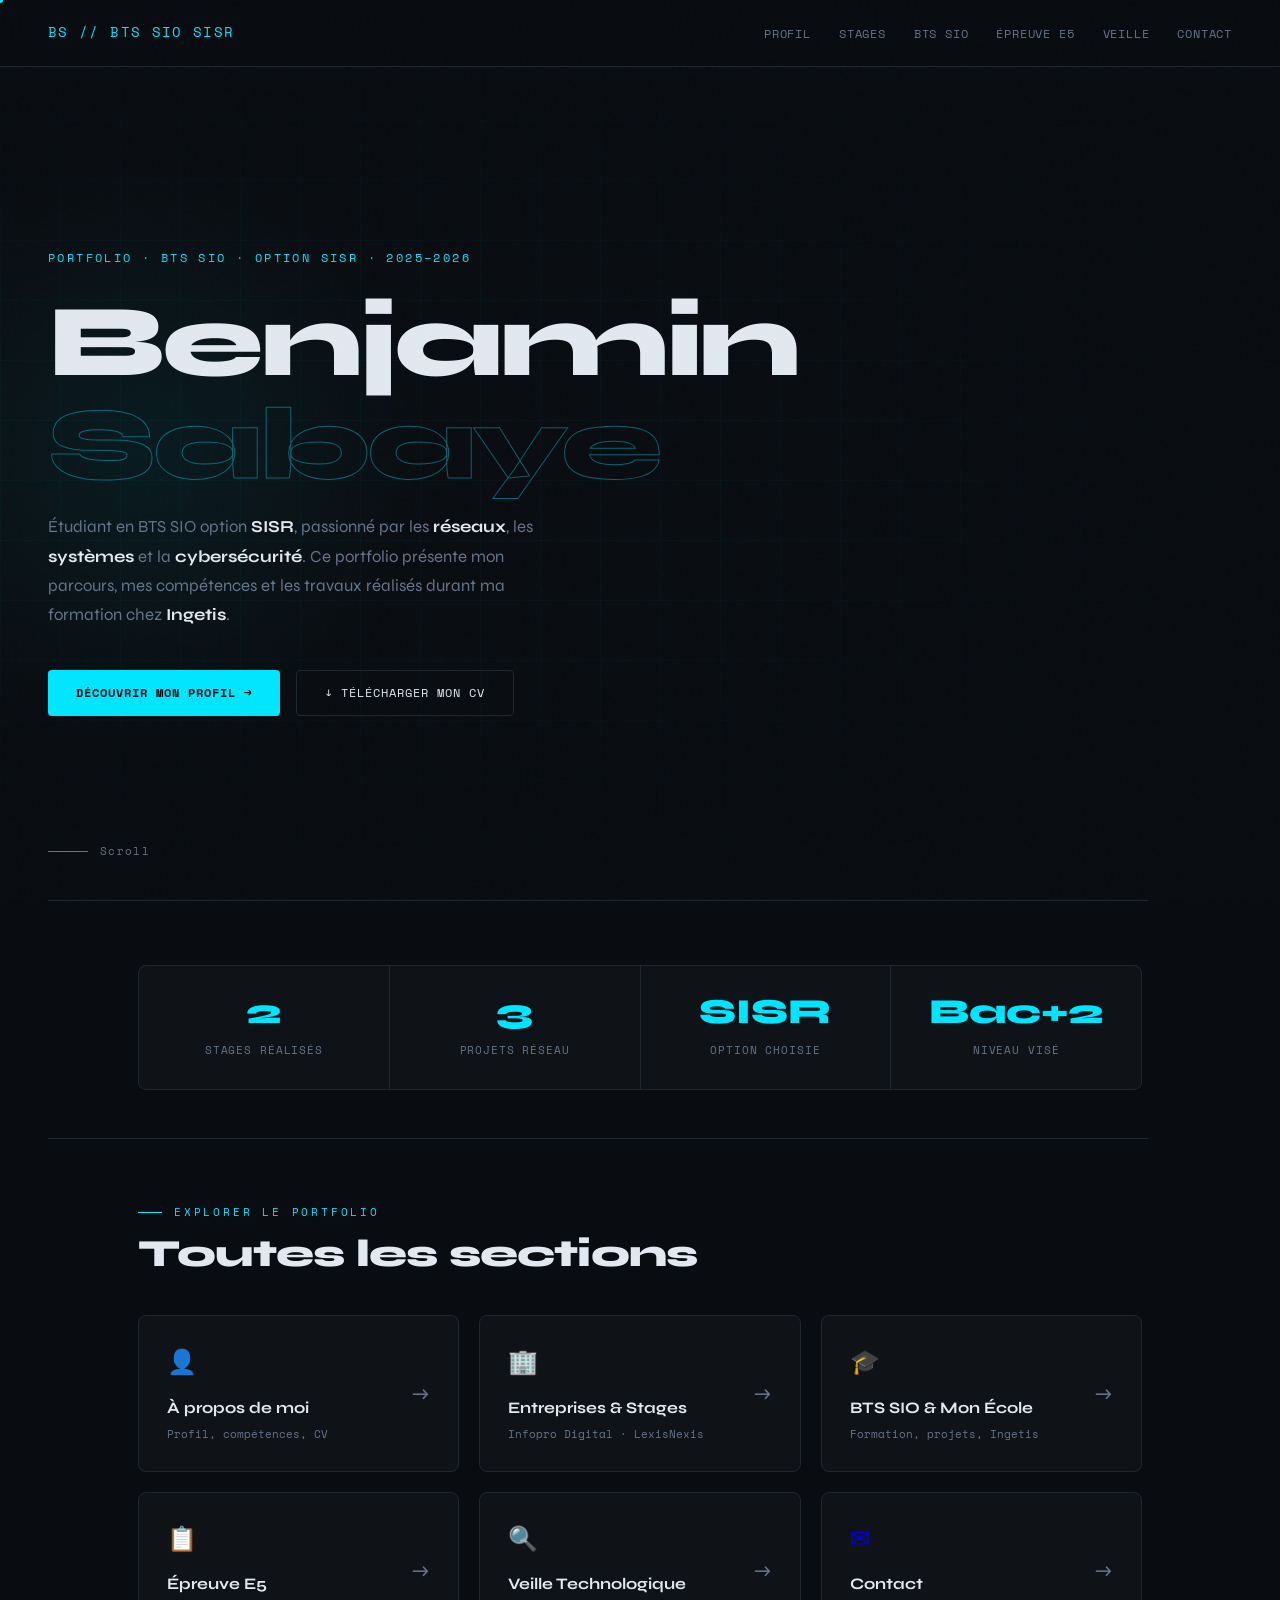
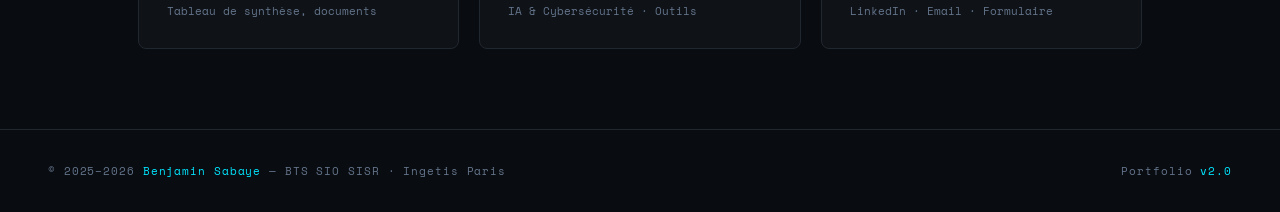
==== index.html @ 23fa85fd "Add files via upload" ====
<!DOCTYPE html>
<html lang="fr">
<head>
<meta charset="UTF-8">
<meta name="viewport" content="width=device-width, initial-scale=1.0">
<title>Benjamin Sabaye — Portfolio BTS SIO SISR</title>
<link rel="preconnect" href="https://fonts.googleapis.com">
<link href="https://fonts.googleapis.com/css2?family=Space+Mono:wght@400;700&family=Syne:wght@400;600;700;800&display=swap" rel="stylesheet">
<link rel="stylesheet" href="style.css">
<style>
/* HERO specific */
.hero {
  min-height: 100vh;
  display: flex; flex-direction: column; justify-content: center;
  padding: 8rem 3rem 4rem;
  position: relative; overflow: hidden;
}
.hero-grid-bg {
  position: absolute; inset: 0;
  background-image:
    linear-gradient(rgba(0,229,255,0.03) 1px, transparent 1px),
    linear-gradient(90deg, rgba(0,229,255,0.03) 1px, transparent 1px);
  background-size: 60px 60px;
  mask-image: radial-gradient(ellipse at 30% 50%, black 30%, transparent 80%);
}
.hero-glow {
  position: absolute; width: 600px; height: 600px;
  border-radius: 50%;
  background: radial-gradient(circle, rgba(0,229,255,0.07) 0%, transparent 70%);
  top: 50%; left: -12%; transform: translateY(-50%);
  pointer-events: none;
}
.hero-tag { font-family: var(--font-mono); font-size: 0.75rem; color: var(--accent); letter-spacing: 0.2em; text-transform: uppercase; margin-bottom: 1.5rem; }
.hero-name { font-size: clamp(3.5rem, 8vw, 7rem); font-weight: 800; line-height: 1.0; letter-spacing: -0.03em; margin-bottom: 1rem; }
.hero-name span { color: transparent; -webkit-text-stroke: 1px rgba(0,229,255,0.4); }
.hero-desc { max-width: 520px; font-size: 1.05rem; color: var(--muted); line-height: 1.75; margin-bottom: 2.5rem; }
.hero-desc strong { color: var(--text); }
.hero-ctas { display: flex; gap: 1rem; flex-wrap: wrap; }
.hero-scroll { position: absolute; bottom: 2.5rem; left: 3rem; font-family: var(--font-mono); font-size: 0.7rem; color: var(--muted); letter-spacing: 0.12em; display: flex; align-items: center; gap: 0.75rem; }
.hero-scroll::before { content: ''; display: block; width: 40px; height: 1px; background: var(--muted); }

/* NAV CARDS (home sections overview) */
.nav-cards { display: grid; grid-template-columns: repeat(auto-fit, minmax(280px, 1fr)); gap: 1.25rem; }
.nav-card {
  background: var(--surface);
  border: 1px solid var(--border);
  border-radius: 8px;
  padding: 1.75rem;
  text-decoration: none;
  display: flex; align-items: center; justify-content: space-between;
  transition: all 0.25s;
  position: relative; overflow: hidden;
}
.nav-card::before { content: ''; position: absolute; top: 0; left: 0; right: 0; height: 2px; background: linear-gradient(90deg, var(--accent), var(--accent2)); transform: scaleX(0); transform-origin: left; transition: transform 0.3s; }
.nav-card:hover { border-color: rgba(0,229,255,0.25); transform: translateY(-3px); }
.nav-card:hover::before { transform: scaleX(1); }
.nav-card-left {}
.nav-card-icon { font-size: 1.5rem; margin-bottom: 0.75rem; display: block; }
.nav-card-title { font-size: 1rem; font-weight: 700; color: var(--text); margin-bottom: 0.3rem; }
.nav-card-sub { font-family: var(--font-mono); font-size: 0.7rem; color: var(--muted); }
.nav-card-arrow { font-size: 1.3rem; color: var(--muted); transition: color 0.2s, transform 0.2s; }
.nav-card:hover .nav-card-arrow { color: var(--accent); transform: translateX(4px); }

/* Stats strip */
.stats-strip { display: grid; grid-template-columns: repeat(auto-fit, minmax(160px, 1fr)); gap: 1px; background: var(--border); border: 1px solid var(--border); border-radius: 8px; overflow: hidden; }
.stat-item { background: var(--surface); padding: 1.75rem 1.5rem; text-align: center; }
.stat-num { font-size: 2.2rem; font-weight: 800; color: var(--accent); line-height: 1; margin-bottom: 0.4rem; display: block; }
.stat-label { font-family: var(--font-mono); font-size: 0.68rem; color: var(--muted); letter-spacing: 0.08em; text-transform: uppercase; }

@media (max-width: 768px) {
  .hero { padding: 7rem 1.5rem 4rem; }
  .hero-scroll { left: 1.5rem; }
}
</style>
</head>
<body>
<div class="cursor-dot" id="cursor"></div>

<nav>
  <a href="index.html" class="nav-logo">BS // BTS SIO SISR</a>
  <ul class="nav-links">
    <li><a href="about.html">Profil</a></li>
    <li><a href="entreprises.html">Stages</a></li>
    <li><a href="bts.html">BTS SIO</a></li>
    <li><a href="e5.html">Épreuve E5</a></li>
    <li><a href="veille.html">Veille</a></li>
    <li><a href="contact.html">Contact</a></li>
  </ul>
</nav>

<!-- HERO -->
<section class="hero">
  <div class="hero-grid-bg"></div>
  <div class="hero-glow"></div>
  <p class="hero-tag anim-1">Portfolio · BTS SIO · Option SISR · 2025–2026</p>
  <h1 class="hero-name anim-2">Benjamin<br><span>Sabaye</span></h1>
  <p class="hero-desc anim-3">Étudiant en BTS SIO option <strong>SISR</strong>, passionné par les <strong>réseaux</strong>, les <strong>systèmes</strong> et la <strong>cybersécurité</strong>. Ce portfolio présente mon parcours, mes compétences et les travaux réalisés durant ma formation chez <strong>Ingetis</strong>.</p>
  <div class="hero-ctas anim-4">
    <a href="about.html" class="btn btn-primary">Découvrir mon profil →</a>
    <a href="https://benjaminsabayeportfoliobts.wordpress.com/wp-content/uploads/2025/12/curriculum-vitae.pdf" class="btn btn-ghost" target="_blank">↓ Télécharger mon CV</a>
  </div>
  <div class="hero-scroll">Scroll</div>
</section>

<hr class="divider">

<!-- STATS -->
<section class="content-section" style="padding-top:4rem; padding-bottom:3rem;">
  <div class="stats-strip reveal">
    <div class="stat-item">
      <span class="stat-num">2</span>
      <span class="stat-label">Stages réalisés</span>
    </div>
    <div class="stat-item">
      <span class="stat-num">3</span>
      <span class="stat-label">Projets réseau</span>
    </div>
    <div class="stat-item">
      <span class="stat-num">SISR</span>
      <span class="stat-label">Option choisie</span>
    </div>
    <div class="stat-item">
      <span class="stat-num">Bac+2</span>
      <span class="stat-label">Niveau visé</span>
    </div>
  </div>
</section>

<hr class="divider">

<!-- NAVIGATION CARDS -->
<section class="content-section" style="padding-top:4rem;">
  <div class="section-label">Explorer le portfolio</div>
  <h2 class="section-title">Toutes les sections</h2>
  <div class="nav-cards">
    <a href="about.html" class="nav-card reveal">
      <div class="nav-card-left">
        <span class="nav-card-icon">👤</span>
        <div class="nav-card-title">À propos de moi</div>
        <div class="nav-card-sub">Profil, compétences, CV</div>
      </div>
      <span class="nav-card-arrow">→</span>
    </a>
    <a href="entreprises.html" class="nav-card reveal">
      <div class="nav-card-left">
        <span class="nav-card-icon">🏢</span>
        <div class="nav-card-title">Entreprises & Stages</div>
        <div class="nav-card-sub">Infopro Digital · LexisNexis</div>
      </div>
      <span class="nav-card-arrow">→</span>
    </a>
    <a href="bts.html" class="nav-card reveal">
      <div class="nav-card-left">
        <span class="nav-card-icon">🎓</span>
        <div class="nav-card-title">BTS SIO & Mon École</div>
        <div class="nav-card-sub">Formation, projets, Ingetis</div>
      </div>
      <span class="nav-card-arrow">→</span>
    </a>
    <a href="e5.html" class="nav-card reveal">
      <div class="nav-card-left">
        <span class="nav-card-icon">📋</span>
        <div class="nav-card-title">Épreuve E5</div>
        <div class="nav-card-sub">Tableau de synthèse, documents</div>
      </div>
      <span class="nav-card-arrow">→</span>
    </a>
    <a href="veille.html" class="nav-card reveal">
      <div class="nav-card-left">
        <span class="nav-card-icon">🔍</span>
        <div class="nav-card-title">Veille Technologique</div>
        <div class="nav-card-sub">IA & Cybersécurité · Outils</div>
      </div>
      <span class="nav-card-arrow">→</span>
    </a>
    <a href="contact.html" class="nav-card reveal">
      <div class="nav-card-left">
        <span class="nav-card-icon">✉</span>
        <div class="nav-card-title">Contact</div>
        <div class="nav-card-sub">LinkedIn · Email · Formulaire</div>
      </div>
      <span class="nav-card-arrow">→</span>
    </a>
  </div>
</section>

<footer>
  <p>© 2025–2026 <span>Benjamin Sabaye</span> — BTS SIO SISR · Ingetis Paris</p>
  <p>Portfolio <span>v2.0</span></p>
</footer>

<script src="main.js"></script>
</body>
</html>
---- style.css ----
/* ===== RESET & ROOT ===== */
*, *::before, *::after { box-sizing: border-box; margin: 0; padding: 0; }

:root {
  --bg: #090c10;
  --surface: #0f1318;
  --surface2: #161b22;
  --border: #21272f;
  --accent: #00e5ff;
  --accent2: #7c3aed;
  --text: #e2e8f0;
  --muted: #64748b;
  --font-display: 'Syne', sans-serif;
  --font-mono: 'Space Mono', monospace;
}

html { scroll-behavior: smooth; }

body {
  background: var(--bg);
  color: var(--text);
  font-family: var(--font-display);
  line-height: 1.6;
  overflow-x: hidden;
}

body::before {
  content: '';
  position: fixed; inset: 0;
  background-image: url("data:image/svg+xml,%3Csvg viewBox='0 0 256 256' xmlns='http://www.w3.org/2000/svg'%3E%3Cfilter id='noise'%3E%3CfeTurbulence type='fractalNoise' baseFrequency='0.9' numOctaves='4' stitchTiles='stitch'/%3E%3C/filter%3E%3Crect width='100%25' height='100%25' filter='url(%23noise)' opacity='0.04'/%3E%3C/svg%3E");
  pointer-events: none;
  z-index: 999;
  opacity: 0.4;
}

/* ===== NAV ===== */
nav {
  position: fixed; top: 0; left: 0; right: 0;
  z-index: 100;
  display: flex; align-items: center; justify-content: space-between;
  padding: 1.25rem 3rem;
  background: rgba(9,12,16,0.9);
  backdrop-filter: blur(12px);
  border-bottom: 1px solid var(--border);
}
.nav-logo {
  font-family: var(--font-mono);
  font-size: 0.85rem;
  color: var(--accent);
  letter-spacing: 0.1em;
  text-decoration: none;
  white-space: nowrap;
}
.nav-links {
  display: flex; gap: 1.75rem; list-style: none; flex-wrap: wrap;
}
.nav-links a {
  font-family: var(--font-mono);
  font-size: 0.72rem;
  color: var(--muted);
  text-decoration: none;
  letter-spacing: 0.07em;
  text-transform: uppercase;
  transition: color 0.2s;
  white-space: nowrap;
}
.nav-links a:hover, .nav-links a.active { color: var(--accent); }

/* ===== PAGE HEADER ===== */
.page-header {
  padding: 9rem 3rem 4rem;
  max-width: 1100px;
  margin: 0 auto;
  position: relative;
}
.page-header-tag {
  font-family: var(--font-mono);
  font-size: 0.72rem;
  color: var(--accent);
  letter-spacing: 0.22em;
  text-transform: uppercase;
  margin-bottom: 1rem;
  display: flex; align-items: center; gap: 0.75rem;
}
.page-header-tag::before {
  content: '';
  display: block; width: 24px; height: 1px;
  background: var(--accent);
}
.page-header h1 {
  font-size: clamp(2.2rem, 5vw, 4rem);
  font-weight: 800;
  letter-spacing: -0.03em;
  line-height: 1.05;
  margin-bottom: 1rem;
}
.page-header p {
  color: var(--muted);
  font-size: 1.05rem;
  max-width: 560px;
  line-height: 1.75;
}

/* ===== CONTENT SECTIONS ===== */
.content-section {
  padding: 0 3rem 5rem;
  max-width: 1100px;
  margin: 0 auto;
}

.section-label {
  font-family: var(--font-mono);
  font-size: 0.7rem;
  color: var(--accent);
  letter-spacing: 0.25em;
  text-transform: uppercase;
  margin-bottom: 0.75rem;
  display: flex; align-items: center; gap: 0.75rem;
}
.section-label::before {
  content: '';
  display: block; width: 24px; height: 1px;
  background: var(--accent);
}
.section-title {
  font-size: clamp(1.6rem, 3.5vw, 2.4rem);
  font-weight: 800;
  letter-spacing: -0.02em;
  margin-bottom: 2.5rem;
  line-height: 1.1;
}

/* ===== DIVIDER ===== */
.divider {
  border: none;
  border-top: 1px solid var(--border);
  max-width: 1100px;
  margin: 0 3rem;
}

/* ===== CARDS ===== */
.card {
  background: var(--surface);
  border: 1px solid var(--border);
  border-radius: 8px;
  padding: 2rem;
  transition: border-color 0.3s, transform 0.3s;
  position: relative;
  overflow: hidden;
}
.card:hover { border-color: rgba(0,229,255,0.3); }
.card-accent::before {
  content: '';
  position: absolute; top: 0; left: 0; right: 0;
  height: 2px;
  background: linear-gradient(90deg, var(--accent), var(--accent2));
}

/* ===== GRID ===== */
.grid-2 { display: grid; grid-template-columns: repeat(auto-fit, minmax(300px, 1fr)); gap: 1.5rem; }
.grid-3 { display: grid; grid-template-columns: repeat(auto-fit, minmax(260px, 1fr)); gap: 1.5rem; }

/* ===== BUTTONS ===== */
.btn {
  display: inline-flex; align-items: center; gap: 0.5rem;
  padding: 0.75rem 1.75rem;
  font-family: var(--font-mono);
  font-size: 0.78rem;
  letter-spacing: 0.08em;
  text-transform: uppercase;
  text-decoration: none;
  border-radius: 4px;
  transition: all 0.2s;
  cursor: pointer;
  border: none;
}
.btn-primary { background: var(--accent); color: var(--bg); font-weight: 700; }
.btn-primary:hover { background: #33ecff; transform: translateY(-2px); box-shadow: 0 8px 24px rgba(0,229,255,0.25); }
.btn-ghost { background: transparent; color: var(--text); border: 1px solid var(--border); }
.btn-ghost:hover { border-color: var(--accent); color: var(--accent); transform: translateY(-2px); }

/* ===== CHIPS ===== */
.chips { display: flex; flex-wrap: wrap; gap: 0.5rem; margin-top: 1.25rem; }
.chip {
  font-family: var(--font-mono);
  font-size: 0.68rem;
  padding: 0.3rem 0.8rem;
  border: 1px solid var(--border);
  border-radius: 2px;
  color: var(--muted);
  letter-spacing: 0.05em;
  transition: all 0.2s;
}
.chip:hover, .chip.hl { border-color: rgba(0,229,255,0.4); color: var(--accent); background: rgba(0,229,255,0.05); }
.chip.purple { border-color: rgba(124,58,237,0.4); color: #a78bfa; background: rgba(124,58,237,0.05); }

/* ===== ANIMATIONS ===== */
@keyframes fadeUp {
  from { opacity: 0; transform: translateY(20px); }
  to { opacity: 1; transform: translateY(0); }
}
.reveal {
  opacity: 0; transform: translateY(24px);
  transition: opacity 0.55s ease, transform 0.55s ease;
}
.reveal.visible { opacity: 1; transform: translateY(0); }
.anim-1 { animation: fadeUp 0.6s ease forwards 0.2s; opacity: 0; }
.anim-2 { animation: fadeUp 0.6s ease forwards 0.4s; opacity: 0; }
.anim-3 { animation: fadeUp 0.6s ease forwards 0.6s; opacity: 0; }
.anim-4 { animation: fadeUp 0.6s ease forwards 0.8s; opacity: 0; }

/* ===== FOOTER ===== */
footer {
  border-top: 1px solid var(--border);
  padding: 2rem 3rem;
  display: flex; align-items: center; justify-content: space-between;
}
footer p { font-family: var(--font-mono); font-size: 0.7rem; color: var(--muted); letter-spacing: 0.08em; }
footer span { color: var(--accent); }

/* ===== CURSOR ===== */
.cursor-dot {
  position: fixed; width: 6px; height: 6px;
  background: var(--accent); border-radius: 50%;
  pointer-events: none; z-index: 9999;
  transform: translate(-50%, -50%);
  transition: transform 0.1s; mix-blend-mode: screen;
}

/* ===== RESPONSIVE ===== */
@media (max-width: 768px) {
  nav { padding: 1rem 1.5rem; }
  .nav-links { gap: 1rem; }
  .nav-links a { font-size: 0.62rem; }
  .page-header { padding: 7rem 1.5rem 3rem; }
  .content-section { padding: 0 1.5rem 4rem; }
  .divider { margin: 0 1.5rem; }
  footer { flex-direction: column; gap: 0.5rem; text-align: center; padding: 2rem 1.5rem; }
}
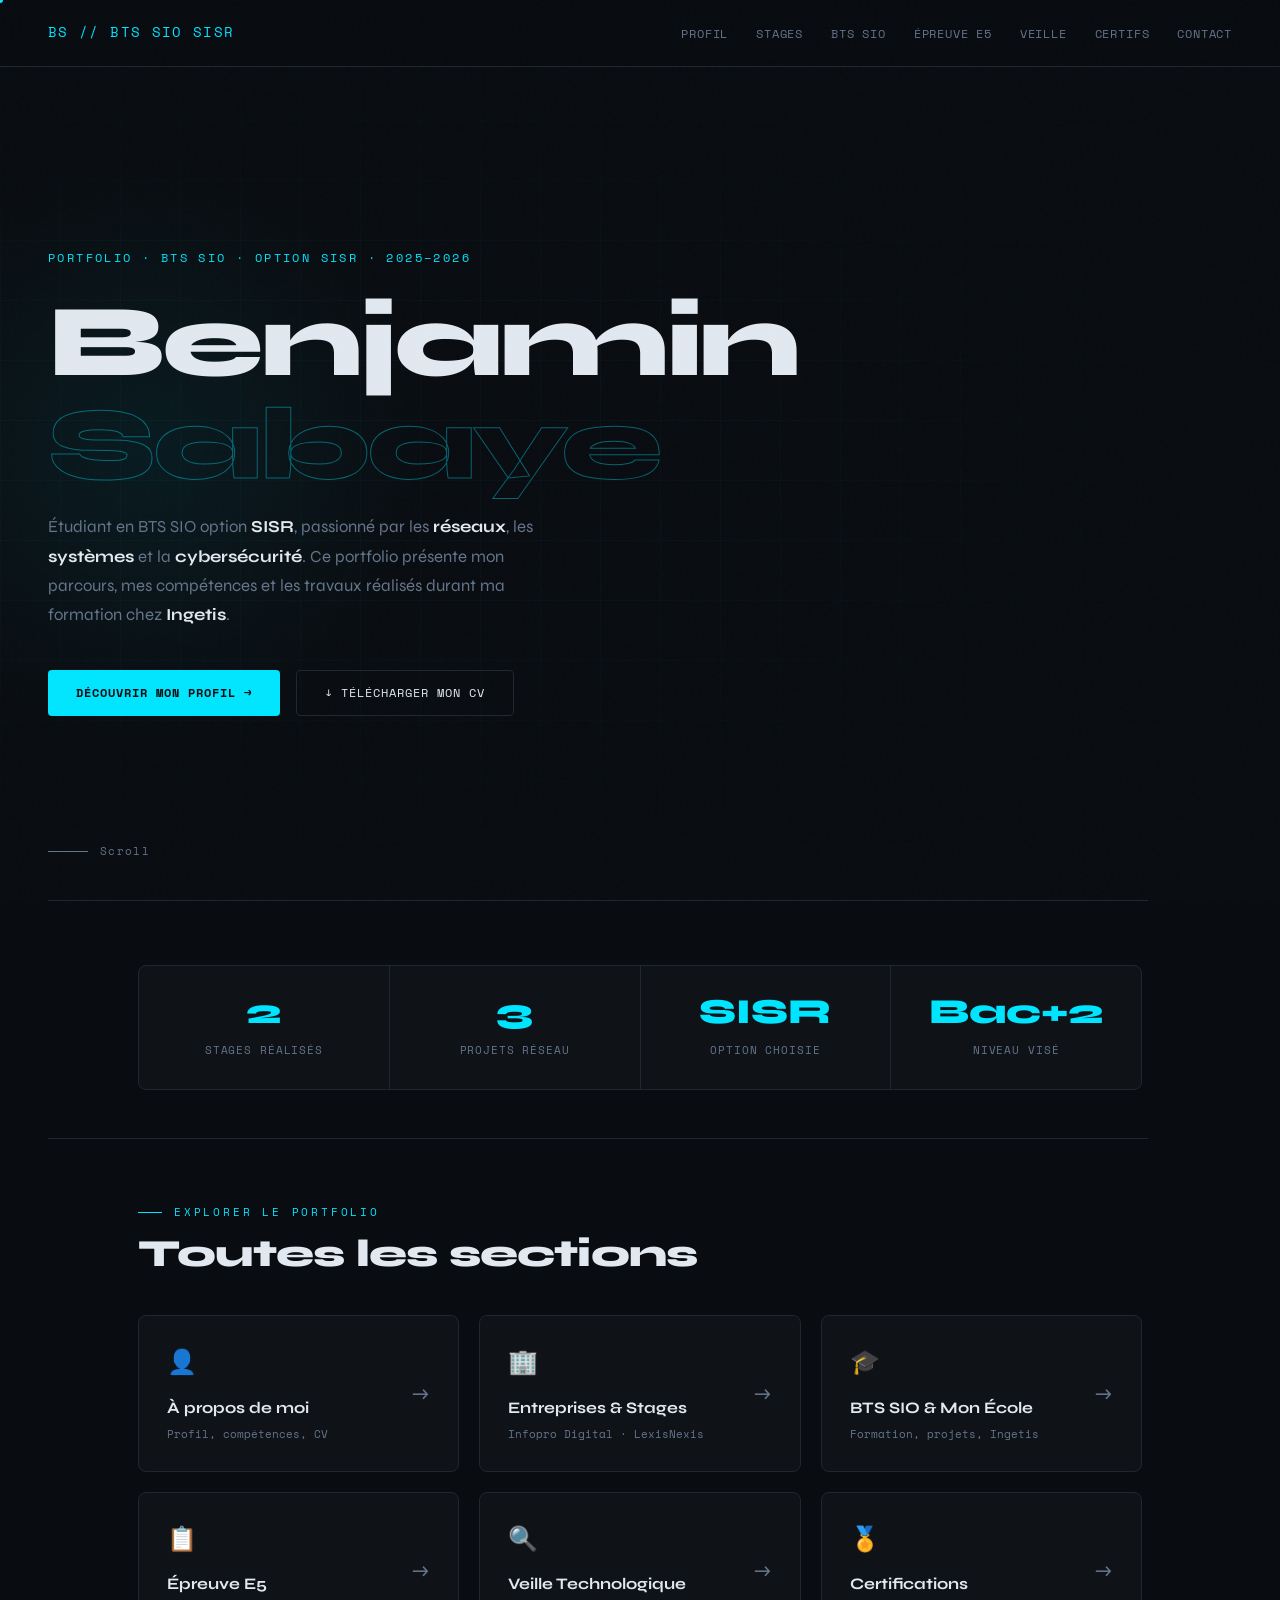
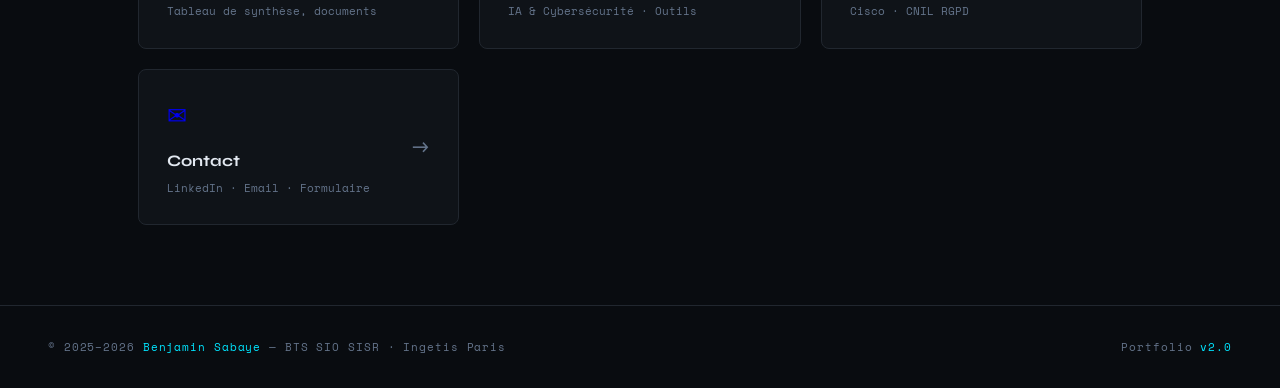
==== commit 8d324df2: "Add files via upload" ====
--- a/index.html
+++ b/index.html
@@ -84,6 +84,7 @@
     <li><a href="bts.html">BTS SIO</a></li>
     <li><a href="e5.html">Épreuve E5</a></li>
     <li><a href="veille.html">Veille</a></li>
+    <li><a href="certifications.html">Certifs</a></li>
     <li><a href="contact.html">Contact</a></li>
   </ul>
 </nav>
@@ -173,6 +174,14 @@
       </div>
       <span class="nav-card-arrow">→</span>
     </a>
+    <a href="certifications.html" class="nav-card reveal">
+      <div class="nav-card-left">
+        <span class="nav-card-icon">🏅</span>
+        <div class="nav-card-title">Certifications</div>
+        <div class="nav-card-sub">Cisco · CNIL RGPD</div>
+      </div>
+      <span class="nav-card-arrow">→</span>
+    </a>
     <a href="contact.html" class="nav-card reveal">
       <div class="nav-card-left">
         <span class="nav-card-icon">✉</span>
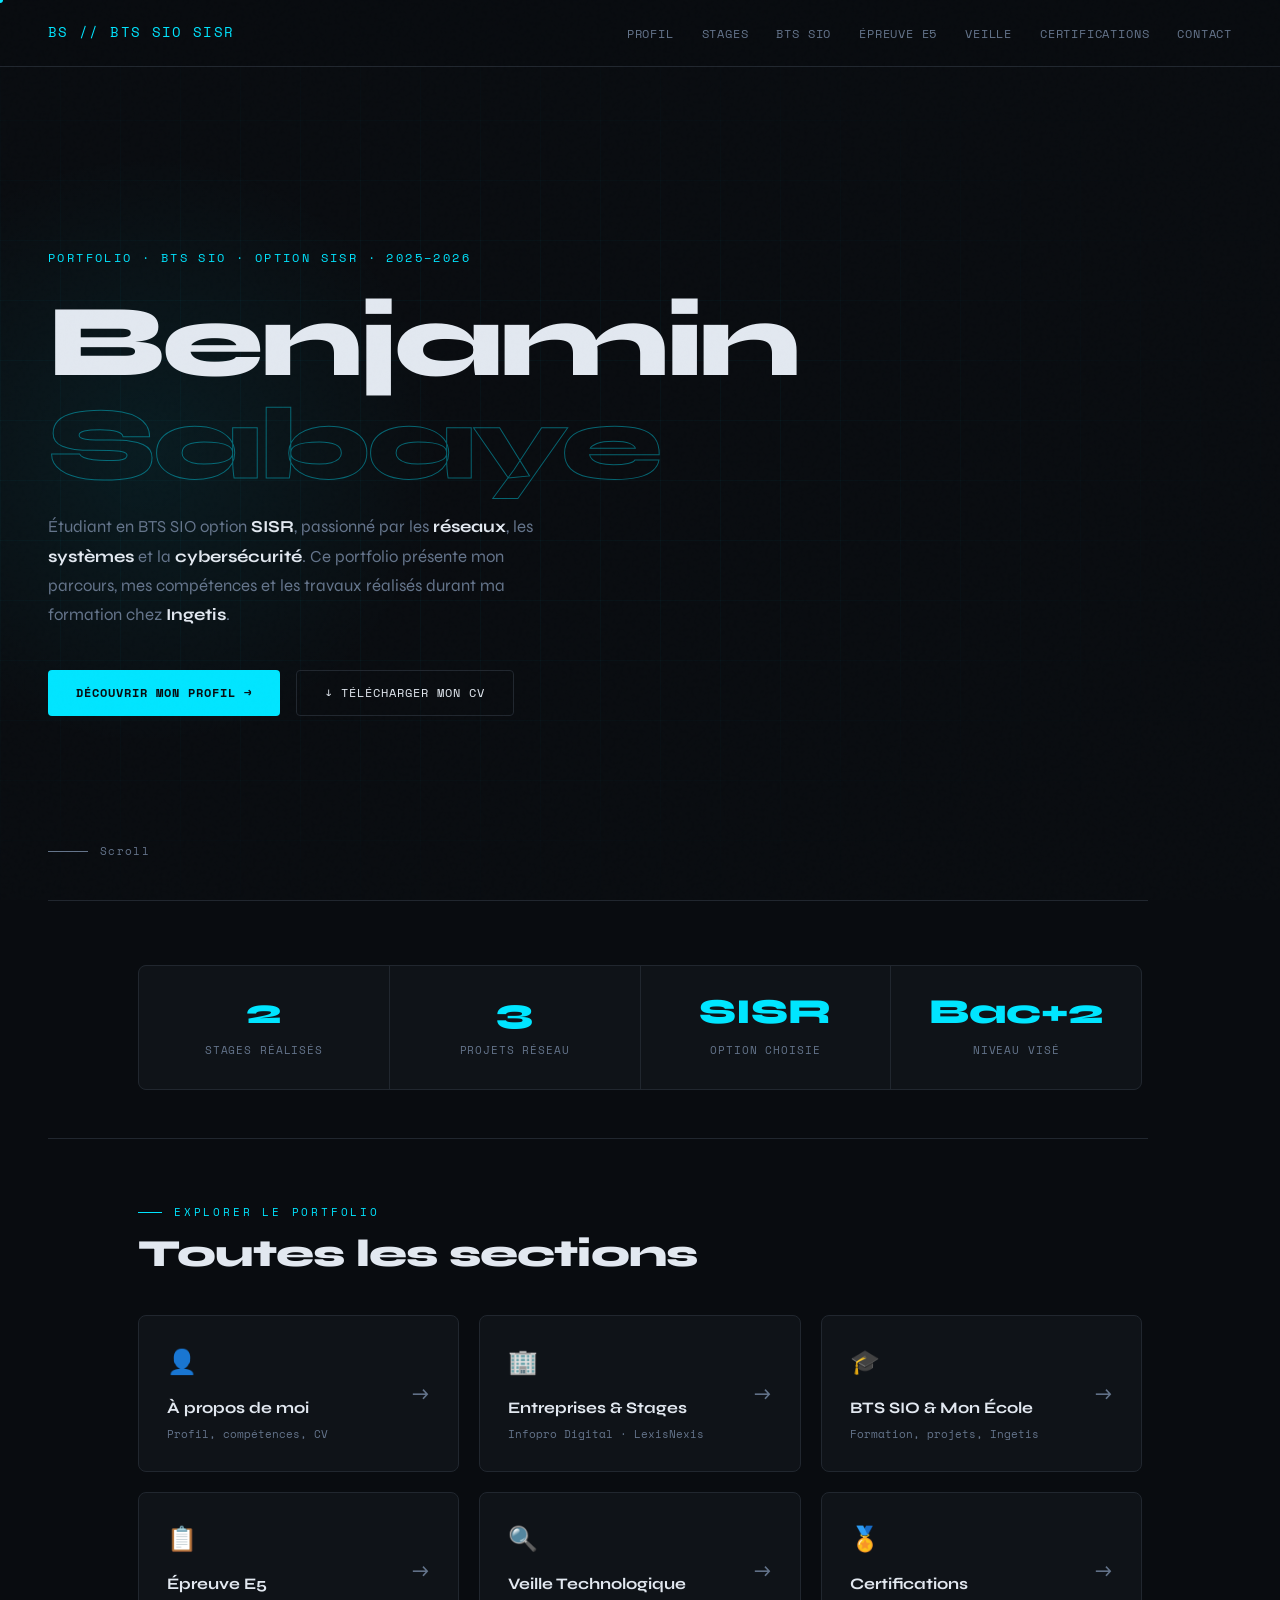
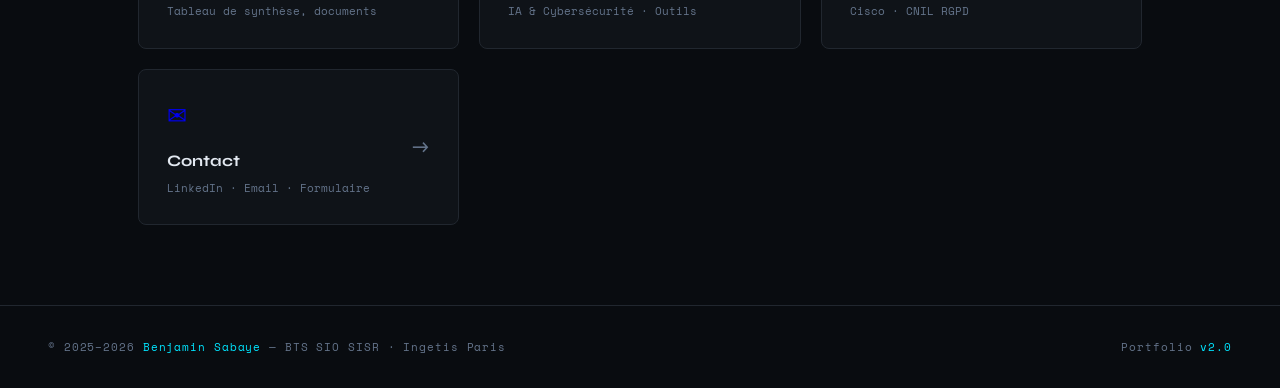
==== commit 8c4337d8: "Add files via upload" ====
--- a/index.html
+++ b/index.html
@@ -84,7 +84,7 @@
     <li><a href="bts.html">BTS SIO</a></li>
     <li><a href="e5.html">Épreuve E5</a></li>
     <li><a href="veille.html">Veille</a></li>
-    <li><a href="certifications.html">Certifs</a></li>
+    <li><a href="certifications.html">Certifications</a></li>
     <li><a href="contact.html">Contact</a></li>
   </ul>
 </nav>
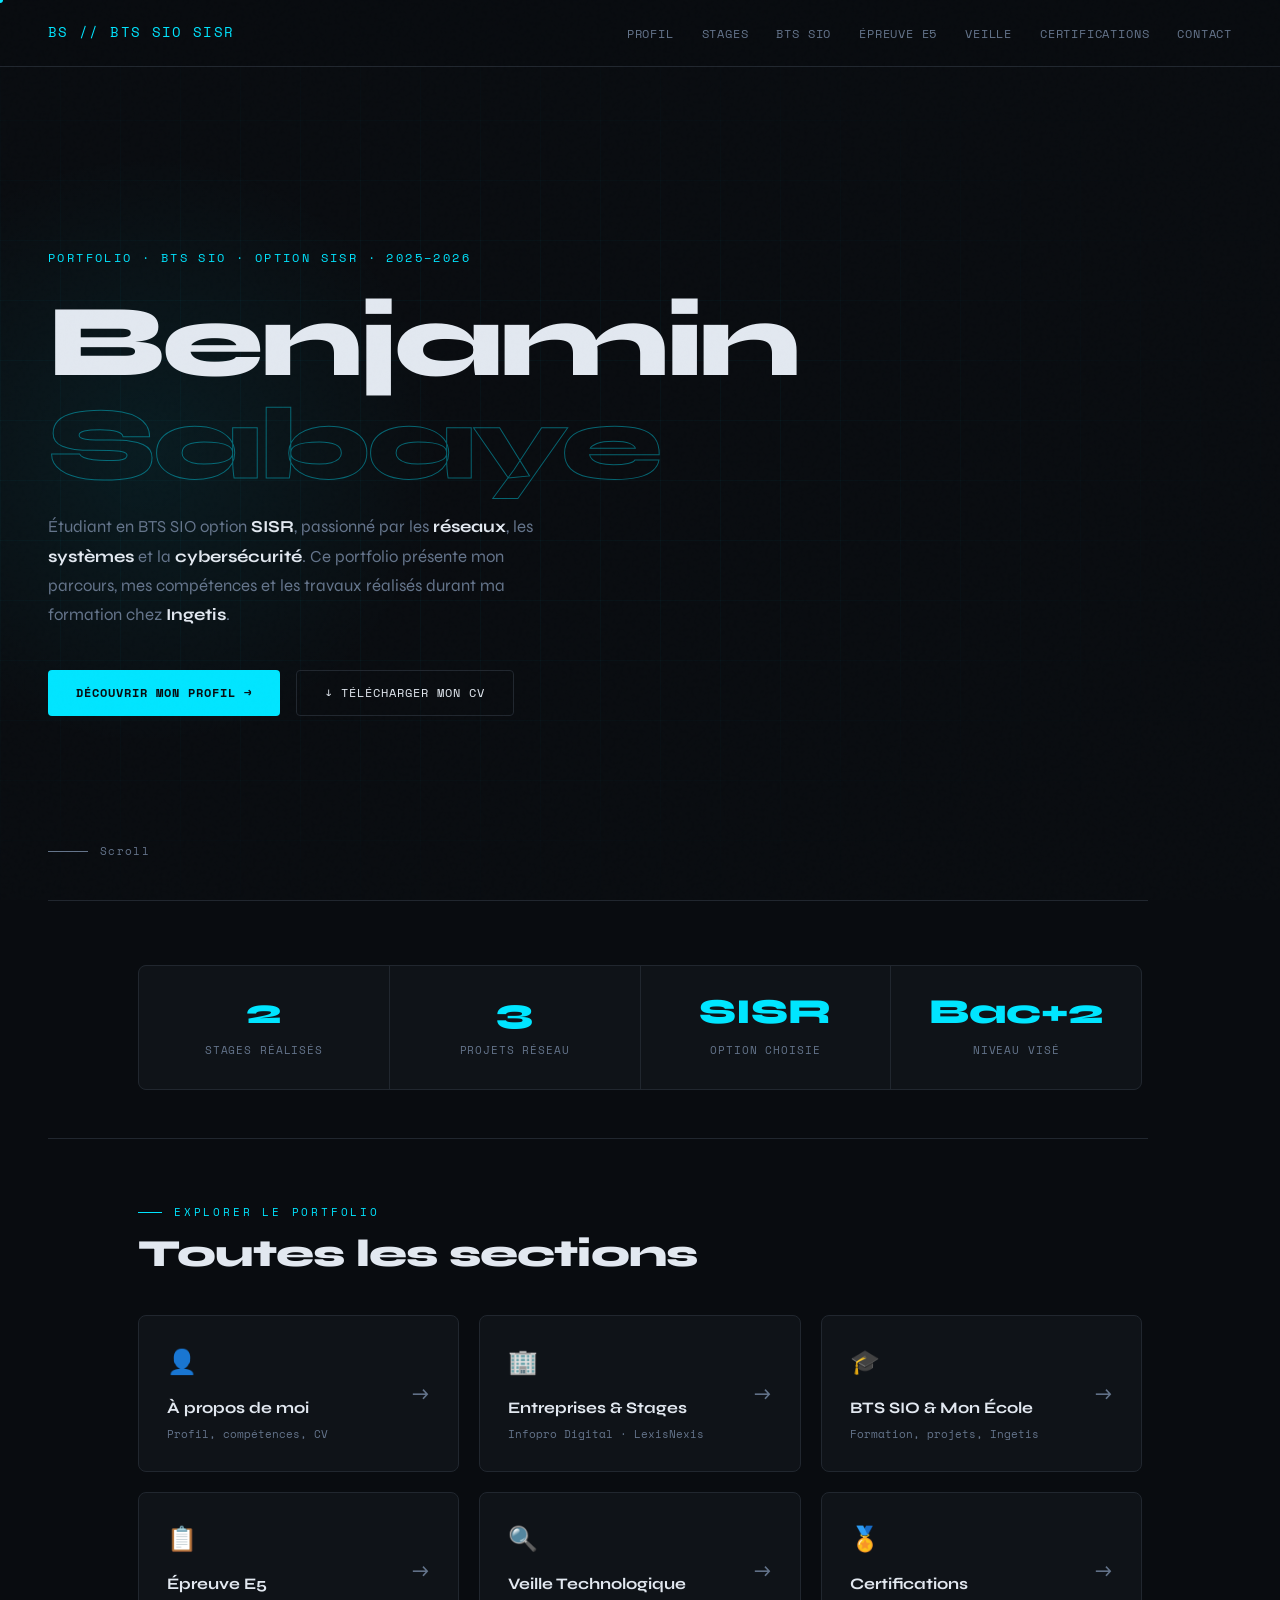
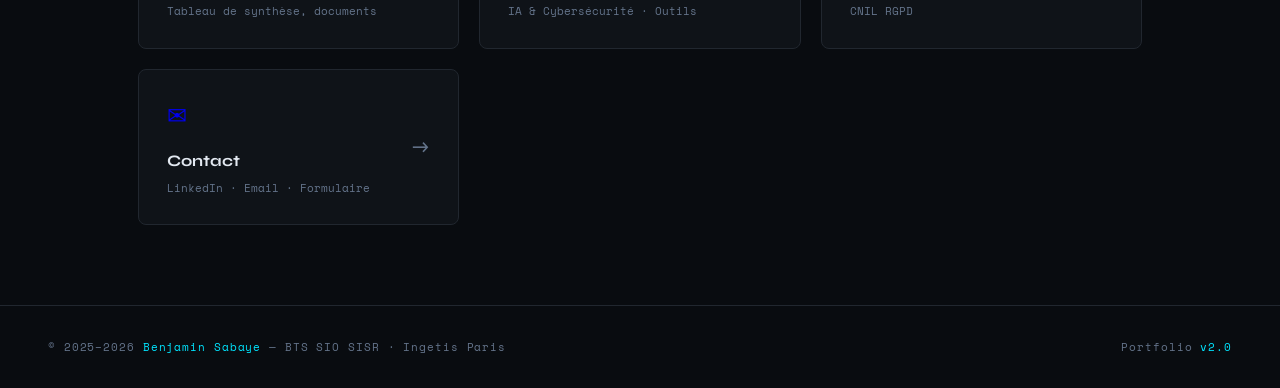
==== commit 2b731c89: "Add files via upload" ====
--- a/index.html
+++ b/index.html
@@ -178,7 +178,7 @@
       <div class="nav-card-left">
         <span class="nav-card-icon">🏅</span>
         <div class="nav-card-title">Certifications</div>
-        <div class="nav-card-sub">Cisco · CNIL RGPD</div>
+        <div class="nav-card-sub">CNIL RGPD</div>
       </div>
       <span class="nav-card-arrow">→</span>
     </a>
